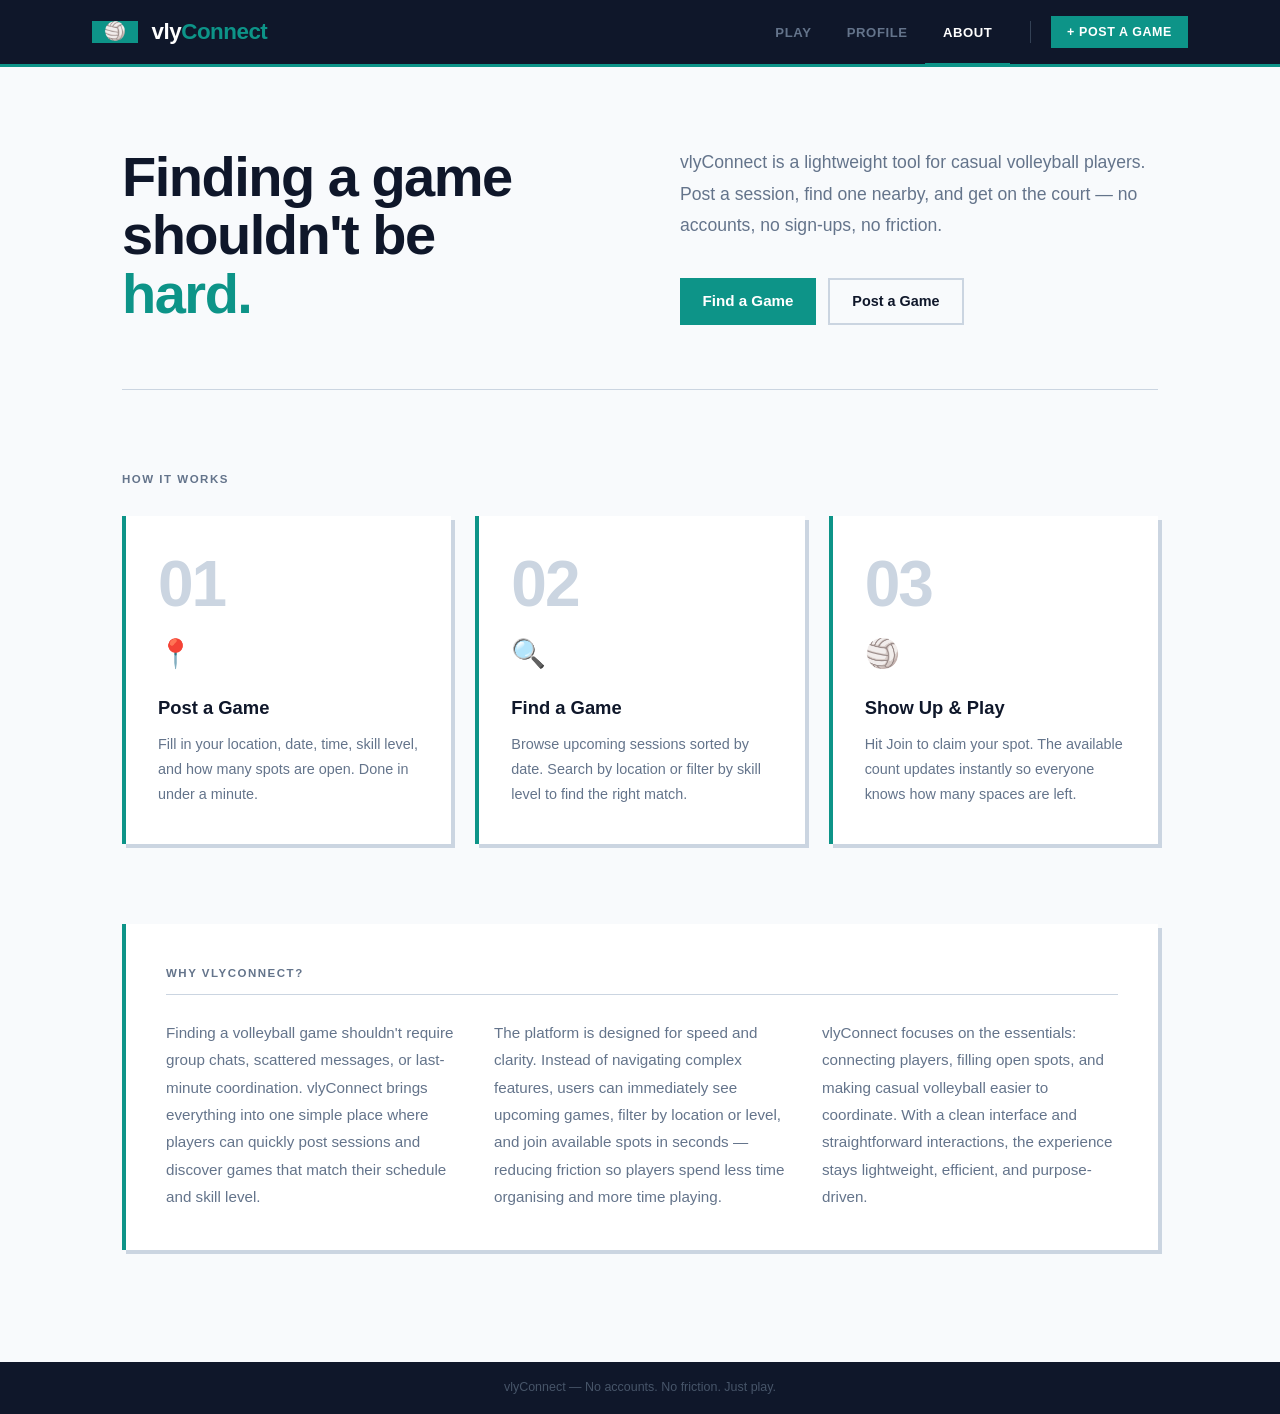
==== about.html @ 87956fa5 "add all files" ====
<!DOCTYPE html>
<html lang="en">
  <head>
    <meta charset="UTF-8" />
    <meta name="viewport" content="width=device-width, initial-scale=1.0" />
    <title>About — vlyConnect</title>
    <link rel="stylesheet" href="css/style.css" />
  </head>
  <body>

    <!-- ============ HEADER ============ -->
    <header>
      <div class="header-inner">

        <a href="index.html" class="logo">
          <span class="logo-icon-wrap">🏐</span>
          <span class="logo-text">vly<strong>Connect</strong></span>
        </a>

        <nav class="main-nav">
          <ul class="header-nav">
            <li><a href="play.html">Play</a></li>
            <li><a href="profile.html">Profile</a></li>
            <li><a href="about.html" class="active">About</a></li>
          </ul>
          <div class="nav-divider"></div>
          <button class="btn-nav" onclick="openOverlay()">+ Post a Game</button>
        </nav>

      </div>
    </header>

    <!-- ============ MAIN CONTENT ============ -->
    <main class="about-main">

      <!-- Hero: heading on left, body text on right -->
      <section class="about-hero">
        <div class="hero-heading">
          <h1>Finding a game<br>shouldn't be<br><span>hard.</span></h1>
        </div>
        <div class="hero-body">
          <p>
            vlyConnect is a lightweight tool for casual volleyball players.
            Post a session, find one nearby, and get on the court —
            no accounts, no sign-ups, no friction.
          </p>
          <div class="about-cta">
            <a href="play.html" class="btn btn-primary btn-link">Find a Game</a>
            <button class="btn btn-outline btn-link" onclick="openOverlay()">Post a Game</button>
          </div>
        </div>
      </section>

      <!-- How it works -->
      <section class="about-steps">
        <h2 class="about-steps-heading">How it works</h2>
        <div class="steps-grid">

          <div class="step-card">
            <div class="step-num">01</div>
            <span class="step-icon">📍</span>
            <div class="step-title">Post a Game</div>
            <p class="step-desc">
              Fill in your location, date, time, skill level, and how many
              spots are open. Done in under a minute.
            </p>
          </div>

          <div class="step-card">
            <div class="step-num">02</div>
            <span class="step-icon">🔍</span>
            <div class="step-title">Find a Game</div>
            <p class="step-desc">
              Browse upcoming sessions sorted by date. Search by location
              or filter by skill level to find the right match.
            </p>
          </div>

          <div class="step-card">
            <div class="step-num">03</div>
            <span class="step-icon">🏐</span>
            <div class="step-title">Show Up &amp; Play</div>
            <p class="step-desc">
              Hit Join to claim your spot. The available count updates
              instantly so everyone knows how many spaces are left.
            </p>
          </div>

        </div>
      </section>

      <!-- Why vlyConnect -->
      <div class="about-why">
        <h2>Why vlyConnect?</h2>
        <div class="why-body">
          <p>
            Finding a volleyball game shouldn't require group chats, scattered messages,
            or last-minute coordination. vlyConnect brings everything into one simple place
            where players can quickly post sessions and discover games that match their
            schedule and skill level.
          </p>
          <p>
            The platform is designed for speed and clarity. Instead of navigating complex
            features, users can immediately see upcoming games, filter by location or level,
            and join available spots in seconds — reducing friction so players spend less
            time organising and more time playing.
          </p>
          <p>
            vlyConnect focuses on the essentials: connecting players, filling open spots,
            and making casual volleyball easier to coordinate. With a clean interface and
            straightforward interactions, the experience stays lightweight, efficient,
            and purpose-driven.
          </p>
        </div>
      </div>

    </main>

    <!-- ============ FOOTER ============ -->
    <footer>
      <p>vlyConnect &mdash; No accounts. No friction. Just play.</p>
    </footer>

    <!-- Toast notification -->
    <div id="toast" class="toast" aria-live="polite"></div>

    <!-- ============ POST GAME OVERLAY ============ -->
    <div id="overlay-backdrop" class="overlay-backdrop" onclick="closeOverlay()"></div>
    <div id="overlay-panel" class="overlay-panel" role="dialog" aria-modal="true" aria-labelledby="overlay-title">
      <div class="overlay-header">
        <h2 id="overlay-title" class="overlay-title">Post a Game</h2>
        <button class="overlay-close" onclick="closeOverlay()" aria-label="Close">✕</button>
      </div>
      <div class="overlay-body">
        <form id="overlay-form" novalidate>

          <div class="form-group">
            <label for="ov-location">Location <span class="required">*</span></label>
            <input type="text" id="ov-location" name="location"
                   placeholder="e.g. Westboro Beach, Ottawa" autocomplete="off" />
            <span class="error-msg" id="ov-location-error"></span>
          </div>

          <div class="form-row">
            <div class="form-group">
              <label for="ov-date">Date <span class="required">*</span></label>
              <input type="date" id="ov-date" name="date" />
              <span class="error-msg" id="ov-date-error"></span>
            </div>
            <div class="form-group">
              <label for="ov-time">Time <span class="required">*</span></label>
              <input type="time" id="ov-time" name="time" />
              <span class="error-msg" id="ov-time-error"></span>
            </div>
          </div>

          <div class="form-row">
            <div class="form-group">
              <label for="ov-skill">Skill Level <span class="required">*</span></label>
              <select id="ov-skill" name="skill">
                <option value="">Select level…</option>
                <option value="All Levels">All Levels</option>
                <option value="Beginner">Beginner</option>
                <option value="Intermediate">Intermediate</option>
                <option value="Advanced">Advanced</option>
              </select>
              <span class="error-msg" id="ov-skill-error"></span>
            </div>
            <div class="form-group">
              <label for="ov-spots">Open Spots <span class="required">*</span></label>
              <input type="number" id="ov-spots" name="spots" min="1" max="30" placeholder="e.g. 6" />
              <span class="error-msg" id="ov-spots-error"></span>
            </div>
          </div>

          <div class="form-group">
            <label for="ov-notes">Notes <span class="optional">(optional)</span></label>
            <textarea id="ov-notes" name="notes"
                      placeholder="Any details players should know…"></textarea>
          </div>

          <button type="submit" class="btn btn-primary btn-full">Post Game 🏐</button>

        </form>
      </div>
    </div>

    <script src="js/helpers.js"></script>
    <script src="js/overlay.js"></script>

  </body>
</html>
---- css/style.css ----
/* =============================================
   vlyConnect — style.css
   Clean, minimal volleyball-inspired theme
   ============================================= */

/* ---- CSS Custom Properties (easy to tweak) ---- */
:root {
  --primary:      #0D9488;   /* deep teal — professional, distinctive */
  --primary-dark: #0F766E;
  --navy:         #0F172A;
  --navy-light:   #1E293B;
  --bg:           #F8FAFC;
  --card-bg:      #FFFFFF;
  --text:         #0F172A;
  --text-muted:   #64748B;
  --border:       #CBD5E1;
  --error:        #EF4444;
  --success:      #22C55E;
  --info:         #3B82F6;
  --radius:       0px;       /* sharp edges throughout */
  --radius-sm:    0px;
  --shadow:       4px 4px 0 #CBD5E1;          /* hard offset shadow */
  --shadow-hover: 6px 6px 0 var(--primary);   /* coloured shadow on hover */
}

/* ---- Reset ---- */
*,
*::before,
*::after {
  box-sizing: border-box;
  margin: 0;
  padding: 0;
}

/* ---- Base ---- */
body {
  font-family: -apple-system, BlinkMacSystemFont, 'Segoe UI', Roboto, Oxygen, sans-serif;
  background-color: var(--bg);
  color: var(--text);
  line-height: 1.6;
  min-height: 100vh;
  display: flex;
  flex-direction: column;
}

/* =============================================
   HEADER
   ============================================= */
header {
  background: var(--navy);
  color: white;
  border-bottom: 3px solid var(--primary);
  position: sticky;
  top: 0;
  z-index: 100; /* stay above page content on scroll */
}

/* Single flex row — logo left, nav right, fixed height */
.header-inner {
  max-width: 1160px;
  margin: 0 auto;
  padding: 0 2rem;
  height: 64px;
  display: flex;
  align-items: center;
  justify-content: space-between;
  gap: 2rem;
}

/* ---- Logo ---- */
.logo {
  display: flex;
  align-items: stretch; /* icon block and text sit at the same height */
  text-decoration: none;
  flex-shrink: 0;
}

/* Teal block behind the volleyball icon — the key visual anchor */
.logo-icon-wrap {
  background: var(--primary);
  display: flex;
  align-items: center;
  justify-content: center;
  padding: 0 0.75rem;
  font-size: 1.1rem;
  line-height: 1;
  margin-right: 0.85rem;
  /* Matches the header height minus the bottom border */
  align-self: stretch;
}

.logo-text {
  display: flex;
  align-items: center;
  font-size: 1.4rem;
  font-weight: 800;
  letter-spacing: -0.5px;
  color: white;
  line-height: 1;
}

.logo-text strong {
  color: var(--primary);
}

/* ---- Right side: nav links + CTA ---- */
.main-nav {
  display: flex;
  align-items: center;
  gap: 0;
}

/* Nav link list */
.header-nav {
  display: flex;
  list-style: none;
  margin: 0;
  padding: 0;
}

/* Each nav link fills the full header height so the active
   border-bottom visually "touches" the header's accent stripe */
.header-nav a {
  display: flex;
  align-items: center;
  padding: 0 1.1rem;
  height: 64px;
  margin-bottom: -3px;        /* overlap the header border-bottom */
  color: #64748B;
  text-decoration: none;
  font-size: 0.82rem;
  font-weight: 600;
  text-transform: uppercase;
  letter-spacing: 0.6px;
  border-bottom: 3px solid transparent;
  transition: color 0.15s, border-color 0.15s;
  white-space: nowrap;
}

.header-nav a:hover {
  color: #CBD5E1;
  border-bottom-color: rgba(255, 255, 255, 0.2);
}

.header-nav a.active {
  color: white;
  border-bottom-color: var(--primary);
}

/* Thin vertical rule between nav links and the CTA button */
.nav-divider {
  width: 1px;
  height: 22px;
  background: #334155;
  margin: 0 1.25rem;
  flex-shrink: 0;
}

/* "Post a Game" CTA button inside the nav */
.btn-nav {
  display: inline-flex;
  align-items: center;
  gap: 0.4rem;
  background: var(--primary);
  color: white;
  text-decoration: none;
  font-size: 0.78rem;
  font-weight: 700;
  text-transform: uppercase;
  letter-spacing: 0.6px;
  padding: 0.55rem 1rem;
  border: none;
  cursor: pointer;
  font-family: inherit;
  transition: background 0.15s;
  white-space: nowrap;
  flex-shrink: 0;
}

.btn-nav:hover {
  background: var(--primary-dark);
}

/* ---- Responsive header ---- */
@media (max-width: 700px) {
  .header-inner {
    padding: 0 1.25rem;
    gap: 0;
  }

  .logo-text {
    font-size: 1.2rem;
  }

  .logo-icon-wrap {
    padding: 0 0.6rem;
    margin-right: 0.65rem;
  }

  /* Shrink nav link text on smaller screens */
  .header-nav a {
    padding: 0 0.7rem;
    font-size: 0.75rem;
  }

  .nav-divider {
    margin: 0 0.75rem;
  }

  .btn-nav {
    padding: 0.5rem 0.75rem;
    font-size: 0.72rem;
  }
}

@media (max-width: 480px) {
  /* Hide "Find a Game" text — the logo already links home */
  .header-nav li:first-child {
    display: none;
  }

  .nav-divider {
    margin: 0 0.5rem;
  }
}

/* =============================================
   MAIN LAYOUT  — side-by-side on desktop
   ============================================= */
main {
  flex: 1;
  max-width: 1160px;
  margin: 0 auto;
  padding: 2rem 1.5rem;
  width: 100%;
  display: grid;
  grid-template-columns: 360px 1fr;
  gap: 2rem;
  align-items: start;
}

/* =============================================
   POST A GAME SECTION (left column)
   ============================================= */
.post-section {
  background: var(--card-bg);
  border-radius: var(--radius);
  padding: 1.75rem;
  box-shadow: var(--shadow);
  border-left: 4px solid var(--primary); /* editorial accent */

  /* Stick to the top while the right column scrolls */
  position: sticky;
  top: 1.5rem;
}

.section-title {
  font-size: 0.72rem;
  font-weight: 800;
  color: var(--navy);
  margin-bottom: 1.25rem;
  padding-bottom: 0.75rem;
  border-bottom: 1px solid var(--border);
  display: flex;
  align-items: center;
  gap: 0.6rem;
  text-transform: uppercase;
  letter-spacing: 1.5px;
}

/* ---- Form Layout ---- */
.form-row {
  display: grid;
  grid-template-columns: 1fr 1fr;
  gap: 0.75rem;
}

.form-group {
  margin-bottom: 1rem;
  display: flex;
  flex-direction: column;
}

/* ---- Labels ---- */
label {
  font-size: 0.78rem;
  font-weight: 700;
  color: var(--text-muted);
  text-transform: uppercase;
  letter-spacing: 0.5px;
  margin-bottom: 0.35rem;
}

.required { color: var(--primary); }

.optional {
  color: var(--text-muted);
  font-weight: 400;
  text-transform: none;
  letter-spacing: 0;
  font-size: 0.75rem;
}

/* ---- Inputs, Selects, Textarea ---- */
input[type="text"],
input[type="date"],
input[type="time"],
input[type="number"],
select,
textarea {
  width: 100%;
  padding: 0.6rem 0.8rem;
  border: 1.5px solid var(--border);
  border-radius: var(--radius-sm);
  font-size: 0.9rem;
  color: var(--text);
  background: white;
  font-family: inherit;
  transition: border-color 0.15s, box-shadow 0.15s;
  appearance: auto;
}

input:focus,
select:focus,
textarea:focus {
  outline: none;
  border-color: var(--primary);
  box-shadow: 0 0 0 3px rgba(13, 148, 136, 0.18);
}

/* Show red border when a field has an error */
.input-error {
  border-color: var(--error) !important;
}

.input-error:focus {
  box-shadow: 0 0 0 3px rgba(239, 68, 68, 0.15) !important;
}

textarea {
  resize: vertical;
  min-height: 68px;
}

/* Inline error text under a field */
.error-msg {
  color: var(--error);
  font-size: 0.75rem;
  margin-top: 0.25rem;
  min-height: 1.1rem;   /* reserve space so layout doesn't jump */
}

/* Shake animation — plays when form submit fails validation */
@keyframes shake {
  0%,  100% { transform: translateX(0); }
  15%, 45%, 75% { transform: translateX(-5px); }
  30%, 60%, 90% { transform: translateX(5px); }
}

.shake {
  animation: shake 0.45s ease;
}

/* =============================================
   BUTTONS
   ============================================= */
.btn {
  padding: 0.6rem 1.1rem;
  border: none;
  border-radius: var(--radius-sm);
  font-size: 0.88rem;
  font-weight: 600;
  cursor: pointer;
  font-family: inherit;
  transition: background 0.15s, transform 0.1s, box-shadow 0.15s, color 0.15s, border-color 0.15s;
}

.btn:active {
  transform: scale(0.97);
}

/* Primary — teal fill */
.btn-primary {
  background: var(--primary);
  color: white;
  padding: 0.7rem 1.4rem;
  font-size: 0.95rem;
}

/* Full-width variant — used for the form submit button only */
.btn-full {
  width: 100%;
  margin-top: 0.25rem;
}

.btn-primary:hover {
  background: var(--primary-dark);
  box-shadow: 6px 6px 0 var(--primary-dark);
}

/* Join button on cards */
.btn-join {
  background: var(--primary);
  color: white;
  flex: 1;
}

.btn-join:hover:not(:disabled) {
  background: var(--primary-dark);
}

.btn-join:disabled {
  background: #E2E8F0;
  color: #94A3B8;
  cursor: not-allowed;
}

/* Delete button on cards */
.btn-delete {
  background: transparent;
  color: var(--text-muted);
  border: 1.5px solid var(--border);
}

.btn-delete:hover {
  background: #FEF2F2;
  color: var(--error);
  border-color: #FECACA;
}

/* Leave button — shown when the user has already joined */
.btn-leave {
  background: transparent;
  color: var(--text-muted);
  border: 1.5px solid var(--border);
  flex: 1;
}

.btn-leave:hover {
  background: #FEF2F2;
  color: var(--error);
  border-color: #FECACA;
}

/* Subtle teal left-border on cards the user has joined */
.card-joined {
  border-left: 4px solid var(--primary);
}

/* "You're in" badge shown on the detail page */
.joined-badge {
  font-size: 0.68rem;
  font-weight: 700;
  padding: 0.2rem 0.55rem;
  background: #CCFBF1;
  color: var(--primary-dark);
  text-transform: uppercase;
  letter-spacing: 0.4px;
  flex-shrink: 0;
}

/* =============================================
   BROWSE SECTION (right column)
   ============================================= */
.browse-section {
  /* no background — game cards float on the gray page */
}

/* Header bar with title + filters */
.browse-header {
  background: var(--card-bg);
  border-radius: var(--radius);
  padding: 1.25rem 1.5rem;
  box-shadow: var(--shadow);
  margin-bottom: 1rem;
  border-left: 4px solid var(--border); /* subtle — lighter than the form accent */
}

.browse-title-row {
  margin-bottom: 0.75rem;
}

/* Override section-title margin inside browse-header */
.browse-header .section-title {
  margin-bottom: 0;
  padding-bottom: 0;
  border-bottom: none;
}

/* Count badge next to "Upcoming Games" */
.count-badge {
  background: var(--primary);
  color: white;
  font-size: 0.7rem;
  font-weight: 700;
  padding: 0.15rem 0.55rem;
  border-radius: 0;
  min-width: 1.5rem;
  text-align: center;
}

/* Search + skill-filter row */
.filters {
  display: flex;
  gap: 0.75rem;
}

.filters input[type="text"] {
  flex: 1;
}

.filters select {
  flex: 0 0 170px;
}

/* =============================================
   GAME CARDS FEED
   ============================================= */
#games-feed {
  display: grid;
  grid-template-columns: repeat(auto-fill, minmax(260px, 1fr));
  gap: 1rem;
}

/* Individual card */
.game-card {
  background: var(--card-bg);
  border: 1.5px solid var(--border);
  border-radius: var(--radius);
  padding: 1.25rem;
  display: flex;
  flex-direction: column;
  gap: 0.8rem;
  transition: box-shadow 0.2s, transform 0.2s;
}

.game-card:hover {
  box-shadow: var(--shadow-hover);
  transform: translate(-2px, -2px);
}

/* Card: top row — location + skill badge */
.card-header {
  display: flex;
  justify-content: space-between;
  align-items: flex-start;
  gap: 0.5rem;
}

/* Location is a link to the detail page */
.card-location-link {
  font-size: 1rem;
  font-weight: 700;
  color: var(--navy);
  line-height: 1.3;
  text-decoration: none;
  transition: color 0.15s;
}

.card-location-link:hover {
  color: var(--primary);
  text-decoration: underline;
}

/* ---- Skill level colour-coded badges ---- */
.skill-badge {
  font-size: 0.68rem;
  font-weight: 700;
  padding: 0.2rem 0.55rem;
  border-radius: 0;
  white-space: nowrap;
  text-transform: uppercase;
  letter-spacing: 0.4px;
  flex-shrink: 0;
}

.skill-all-levels  { background: #DBEAFE; color: #1D4ED8; }
.skill-beginner    { background: #DCFCE7; color: #15803D; }
.skill-intermediate{ background: #FEF3C7; color: #92400E; }
.skill-advanced    { background: #FEE2E2; color: #B91C1C; }

/* Card: date + time */
.card-datetime {
  display: flex;
  flex-direction: column;
  gap: 0.2rem;
  font-size: 0.83rem;
  color: var(--text-muted);
}

.card-date,
.card-time {
  display: flex;
  align-items: center;
  gap: 0.4rem;
}

/* Card: optional notes */
.card-notes {
  font-size: 0.8rem;
  color: var(--text-muted);
  font-style: italic;
  background: var(--bg);
  padding: 0.4rem 0.65rem;
  border-radius: 6px;
  line-height: 1.5;
}

/* Card: spots remaining */
.card-spots {
  display: flex;
  flex-direction: column;
  gap: 0.35rem;
}

.spots-text {
  font-size: 0.8rem;
  font-weight: 600;
  color: var(--text-muted);
}

.spots-full-label {
  color: var(--error);
}

/* Progress bar showing open spots */
.spots-bar {
  height: 5px;
  background: var(--border);
  border-radius: 0;
  overflow: hidden;
}

.spots-fill {
  height: 100%;
  border-radius: 0;
  transition: width 0.4s ease;
}

/* Colour shifts as spots fill up */
.spots-fill-plenty { background: var(--success); }
.spots-fill-few    { background: var(--primary); }
.spots-fill-last   { background: var(--error); }
.spots-fill-none   { background: #CBD5E1; }

/* Card: Join + Delete buttons */
.card-actions {
  display: flex;
  gap: 0.5rem;
  margin-top: auto;
}

/* =============================================
   EMPTY STATE
   ============================================= */
.empty-state {
  grid-column: 1 / -1;
  text-align: center;
  padding: 3.5rem 1rem;
  color: var(--text-muted);
}

.empty-icon {
  font-size: 2.75rem;
  margin-bottom: 0.75rem;
  display: block;
  opacity: 0.5;
}

.empty-state h3 {
  font-size: 1.05rem;
  font-weight: 700;
  color: var(--navy);
  margin-bottom: 0.35rem;
}

.empty-state p {
  font-size: 0.88rem;
  max-width: 320px;
  margin: 0 auto;
}

/* =============================================
   TOAST NOTIFICATION
   ============================================= */
.toast {
  position: fixed;
  bottom: 1.75rem;
  left: 50%;
  transform: translateX(-50%) translateY(80px);
  background: var(--navy);
  color: white;
  padding: 0.7rem 1.4rem;
  border-radius: 0;
  font-size: 0.88rem;
  font-weight: 500;
  box-shadow: 0 8px 28px rgba(0, 0, 0, 0.22);
  opacity: 0;
  transition: transform 0.3s cubic-bezier(0.34, 1.56, 0.64, 1), opacity 0.3s ease;
  z-index: 1000;
  max-width: 90vw;
  text-align: center;
  pointer-events: none;
}

.toast-show {
  transform: translateX(-50%) translateY(0);
  opacity: 1;
}

/* Left accent stripe per toast type */
.toast-success { border-left: 4px solid var(--success); }
.toast-info    { border-left: 4px solid var(--info); }
.toast-error   { border-left: 4px solid var(--error); }

/* =============================================
   MY GAMES SECTION
   ============================================= */
.my-games-section {
  background: var(--bg);
  border-top: 2px solid var(--border);
  padding: 2rem 0 3rem;
}

.my-games-inner {
  max-width: 1160px;
  margin: 0 auto;
  padding: 0 1.5rem;
}

/* Header row: title on left, tabs on right */
.my-games-header {
  display: flex;
  align-items: center;
  justify-content: space-between;
  margin-bottom: 1.25rem;
  padding-bottom: 0.75rem;
  border-bottom: 1px solid var(--border);
}

/* Remove the bottom border that .section-title normally adds */
.my-games-header .section-title {
  margin-bottom: 0;
  padding-bottom: 0;
  border-bottom: none;
}

/* Tab strip */
.tabs {
  display: flex;
  border: 1.5px solid var(--border);
}

.tab-btn {
  background: transparent;
  border: none;
  padding: 0.4rem 1.1rem;
  font-size: 0.72rem;
  font-weight: 700;
  text-transform: uppercase;
  letter-spacing: 1px;
  cursor: pointer;
  color: var(--text-muted);
  font-family: inherit;
  transition: background 0.15s, color 0.15s;
  min-height: 0; /* override the mobile 44px rule */
}

.tab-btn + .tab-btn {
  border-left: 1.5px solid var(--border);
}

.tab-btn.active {
  background: var(--primary);
  color: white;
}

.tab-btn:hover:not(.active) {
  background: var(--card-bg);
  color: var(--navy);
}

/* Card grid inside My Games (mirrors #games-feed) */
#my-games-feed {
  display: grid;
  grid-template-columns: repeat(auto-fill, minmax(260px, 1fr));
  gap: 1rem;
}

/* Past game cards — slightly muted */
.game-card-past {
  opacity: 0.72;
}

/* Location text on past cards (not a link) */
.card-location-text {
  font-size: 1rem;
  font-weight: 700;
  color: var(--navy);
  line-height: 1.3;
}

/* "Game ended" label inside past card actions */
.past-label {
  font-size: 0.78rem;
  color: var(--text-muted);
  font-style: italic;
  flex: 1;
  display: flex;
  align-items: center;
}

/* Empty state inside My Games */
.my-games-empty {
  grid-column: 1 / -1;
  text-align: center;
  padding: 2.5rem 1rem;
  color: var(--text-muted);
  font-size: 0.9rem;
  line-height: 1.7;
}

.my-games-empty a {
  color: var(--primary);
  font-weight: 600;
  text-decoration: none;
}

.my-games-empty a:hover {
  text-decoration: underline;
}

@media (max-width: 600px) {
  .my-games-header {
    flex-direction: column;
    align-items: flex-start;
    gap: 0.75rem;
  }
}

/* =============================================
   FOOTER
   ============================================= */
footer {
  background: var(--navy);
  color: #475569;
  text-align: center;
  padding: 1rem;
  font-size: 0.78rem;
  margin-top: 2rem;
}

/* =============================================
   RESPONSIVE — tablet & mobile
   ============================================= */

/* =============================================
   RESPONSIVE
   Breakpoints: 900 → 700 → 600 → 480
   ============================================= */

/* --- 900px: Tablet landscape ---
   Stack the two-column layout. About steps go 2-col. */
@media (max-width: 900px) {
  main {
    grid-template-columns: 1fr;
  }

  .post-section {
    position: static; /* unstick — no longer beside a scrolling feed */
  }

  .steps-grid {
    grid-template-columns: 1fr 1fr; /* 3 → 2 columns */
  }
}

/* --- 700px: Tablet portrait ---
   Slightly scale down hero text. */
@media (max-width: 700px) {
  .about-hero h1 {
    font-size: 1.75rem;
  }
}

/* --- 600px: Large phone / small tablet ---
   Collapse form rows, stack filters, single-column feed.
   Also: prevent iOS Safari from zooming on input focus (font-size must be ≥ 16px). */
@media (max-width: 600px) {
  header {
    padding: 1rem 1.25rem;
  }

  main {
    padding: 1rem;
    gap: 1rem;
  }

  /* Form rows drop to a single column */
  .form-row {
    grid-template-columns: 1fr;
  }

  /* iOS Safari zooms in when inputs are < 16px — this prevents that */
  input[type="text"],
  input[type="date"],
  input[type="time"],
  input[type="number"],
  select,
  textarea {
    font-size: 16px;
  }

  /* Search + filter stack vertically */
  .filters {
    flex-direction: column;
  }

  .filters select {
    flex: none;
    width: 100%;
  }

  /* Feed: single column */
  #games-feed {
    grid-template-columns: 1fr;
  }

  .browse-header {
    padding: 1rem;
  }

  .header-nav {
    gap: 1rem;
  }

  /* Ensure all buttons are tall enough to tap comfortably (44px is the Apple HIG minimum) */
  .btn {
    min-height: 44px;
  }

  /* About steps: 2 → 1 column */
  .steps-grid {
    grid-template-columns: 1fr;
  }

  .why-list {
    grid-template-columns: 1fr;
  }
}

/* =============================================
   GAME DETAIL PAGE  (game.html)
   ============================================= */
.detail-main {
  display: block; /* override the main grid */
  flex: 1;
  max-width: 680px;
  margin: 0 auto;
  width: 100%;
  padding: 2rem 1.5rem;
}

/* "← Back to all games" link */
.back-link {
  display: inline-flex;
  align-items: center;
  gap: 0.35rem;
  color: var(--text-muted);
  text-decoration: none;
  font-size: 0.85rem;
  font-weight: 500;
  margin-bottom: 1.5rem;
  transition: color 0.15s;
}

.back-link:hover {
  color: var(--primary);
}

/* Main white card on the detail page */
.detail-card {
  background: var(--card-bg);
  border-radius: var(--radius);
  padding: 2rem;
  box-shadow: var(--shadow);
  border-left: 4px solid var(--primary);
}

.detail-location {
  font-size: 1.75rem;
  font-weight: 800;
  color: var(--navy);
  line-height: 1.2;
  margin-bottom: 0.6rem;
}

.detail-badge-row {
  margin-bottom: 1.75rem;
}

/* Divider sections inside the detail card */
.detail-section {
  padding-bottom: 1.25rem;
  margin-bottom: 1.25rem;
  border-bottom: 1px solid var(--border);
}

.detail-section:last-of-type {
  border-bottom: none;
  margin-bottom: 0;
  padding-bottom: 0;
}

/* Small uppercase label above a detail value */
.detail-label {
  font-size: 0.72rem;
  font-weight: 700;
  text-transform: uppercase;
  letter-spacing: 0.5px;
  color: var(--text-muted);
  margin-bottom: 0.3rem;
}

.detail-value {
  font-size: 1rem;
  font-weight: 600;
  color: var(--navy);
}

.detail-notes {
  font-size: 0.9rem;
  color: var(--text-muted);
  font-style: italic;
  background: var(--bg);
  padding: 0.6rem 0.85rem;
  border-radius: 6px;
  line-height: 1.6;
}

/* Spots bar on the detail page (same style as cards) */
.detail-spots-text {
  font-size: 0.85rem;
  font-weight: 600;
  color: var(--text-muted);
  margin-bottom: 0.4rem;
}

/* Row of action buttons at the bottom of the detail card */
.detail-actions {
  display: flex;
  gap: 0.75rem;
  flex-wrap: wrap;
  padding-top: 1.25rem;
  border-top: 1px solid var(--border);
  margin-top: 1.25rem;
}

/* "Copy link" button */
.btn-copy {
  background: transparent;
  color: var(--text-muted);
  border: 1.5px solid var(--border);
}

.btn-copy:hover {
  background: var(--bg);
  color: var(--navy);
  border-color: #CBD5E1;
}

/* External "Get Directions" link styled like a button */
.directions-link {
  display: inline-flex;
  align-items: center;
  gap: 0.4rem;
  color: var(--info);
  font-size: 0.88rem;
  font-weight: 600;
  text-decoration: none;
  padding: 0.6rem 1.1rem;
  border: 1.5px solid #DBEAFE;
  border-radius: var(--radius-sm);
  transition: background 0.15s;
  font-family: inherit;
}

.directions-link:hover {
  background: #EFF6FF;
}

@media (max-width: 600px) {
  .detail-card {
    padding: 1.25rem;
  }

  .detail-location {
    font-size: 1.35rem;
  }

  .detail-actions {
    flex-direction: column;
  }

  .detail-actions .btn,
  .detail-actions .directions-link {
    width: 100%;
    justify-content: center;
    text-align: center;
    min-height: 44px; /* touch target */
  }
}

/* =============================================
   ABOUT PAGE  (about.html)
   ============================================= */

/*
  IMPORTANT: The general `main` rule sets display:grid for the
  index.html two-column layout. We override it here so the about
  page stacks normally as a single column.
*/
.about-main {
  display: block;
  flex: 1;
  max-width: 1100px;
  margin: 0 auto;
  width: 100%;
  padding: 0 2rem;
}

/* ---- Hero: two-column split ---- */
.about-hero {
  display: grid;
  grid-template-columns: 1fr 1fr;
  gap: 5rem;
  align-items: center;
  padding: 5rem 0 4rem;
  border-bottom: 1px solid var(--border);
  margin-bottom: 5rem;
}

.hero-heading h1 {
  font-size: 3.5rem;
  font-weight: 800;
  color: var(--navy);
  line-height: 1.05;
  letter-spacing: -1.5px;
  margin: 0;
}

.hero-heading h1 span {
  color: var(--primary);
}

.hero-body p {
  font-size: 1.1rem;
  color: var(--text-muted);
  line-height: 1.8;
  margin-bottom: 2.25rem;
}

/* CTA buttons row */
.about-cta {
  display: flex;
  gap: 0.75rem;
  flex-wrap: wrap;
}

/* Anchor tags styled as buttons */
.btn-link {
  text-decoration: none;
  display: inline-flex;
  align-items: center;
  justify-content: center;
}

/* Secondary outlined button */
.btn-outline {
  background: transparent;
  color: var(--navy);
  border: 2px solid var(--border);
  padding: 0.65rem 1.4rem;
  font-size: 0.9rem;
}

.btn-outline:hover {
  background: var(--bg);
  border-color: #94A3B8;
}

/* ---- Steps section ---- */
.about-steps {
  margin-bottom: 5rem;
}

.about-steps-heading {
  font-size: 0.72rem;
  font-weight: 800;
  color: var(--text-muted);
  margin-bottom: 1.75rem;
  text-transform: uppercase;
  letter-spacing: 1.5px;
}

.steps-grid {
  display: grid;
  grid-template-columns: repeat(3, 1fr);
  gap: 1.5rem;
}

.step-card {
  background: var(--card-bg);
  border-left: 4px solid var(--primary);
  padding: 2.25rem 2rem;
  box-shadow: var(--shadow);
  transition: box-shadow 0.2s, transform 0.2s;
}

.step-card:hover {
  box-shadow: var(--shadow-hover);
  transform: translate(-2px, -2px);
}

/* Large faded number — decorative */
.step-num {
  font-size: 4rem;
  font-weight: 900;
  color: var(--border);
  line-height: 1;
  margin-bottom: 1rem;
  letter-spacing: -2px;
}

.step-icon {
  font-size: 1.75rem;
  display: block;
  margin-bottom: 1rem;
}

.step-title {
  font-size: 1.15rem;
  font-weight: 700;
  color: var(--navy);
  margin-bottom: 0.6rem;
}

.step-desc {
  font-size: 0.9rem;
  color: var(--text-muted);
  line-height: 1.75;
}

/* ---- Why section ---- */
.about-why {
  background: var(--card-bg);
  border-left: 4px solid var(--primary);
  padding: 2.5rem;
  box-shadow: var(--shadow);
  margin-bottom: 5rem;
}

.about-why h2 {
  font-size: 0.72rem;
  font-weight: 800;
  color: var(--text-muted);
  margin-bottom: 1.5rem;
  text-transform: uppercase;
  letter-spacing: 1.5px;
  padding-bottom: 0.75rem;
  border-bottom: 1px solid var(--border);
}

.why-body {
  display: grid;
  grid-template-columns: repeat(3, 1fr);
  gap: 2rem;
}

.why-body p {
  font-size: 0.95rem;
  color: var(--text-muted);
  line-height: 1.8;
  margin: 0;
}

/* ---- About page responsive ---- */
@media (max-width: 900px) {
  .about-hero {
    grid-template-columns: 1fr;
    gap: 2.5rem;
    padding: 3.5rem 0 3rem;
    margin-bottom: 3.5rem;
  }

  .hero-heading h1 {
    font-size: 2.75rem;
  }

  .steps-grid {
    grid-template-columns: 1fr 1fr;
  }
}

@media (max-width: 600px) {
  .about-main {
    padding: 0 1.25rem;
  }

  .about-hero {
    padding: 2.5rem 0 2rem;
    margin-bottom: 2.5rem;
  }

  .hero-heading h1 {
    font-size: 2.1rem;
    letter-spacing: -0.5px;
  }

  .steps-grid {
    grid-template-columns: 1fr;
  }

  .why-body {
    grid-template-columns: 1fr;
  }

  .about-why {
    padding: 1.5rem;
  }
}

@media (max-width: 480px) {
  .hero-heading h1 {
    font-size: 1.75rem;
  }

  .hero-body p {
    font-size: 0.95rem;
  }

  .about-cta {
    flex-direction: column;
  }

  .about-cta .btn-link {
    width: 100%;
  }
}

/* =============================================
   CONFIRM DIALOG  (replaces browser confirm())
   ============================================= */

.confirm-backdrop {
  position: fixed;
  inset: 0;
  background: rgba(15, 23, 42, 0.6);
  z-index: 300;
  opacity: 0;
  pointer-events: none;
  transition: opacity 0.2s ease;
}

.confirm-backdrop.open {
  opacity: 1;
  pointer-events: all;
}

.confirm-dialog {
  --confirm-accent: var(--error); /* overridden by JS per call */
  position: fixed;
  top: 50%;
  left: 50%;
  transform: translate(-50%, -46%) scale(0.95);
  z-index: 301;
  background:
    linear-gradient(135deg, rgba(255, 255, 255, 0.98), rgba(248, 250, 252, 0.98)),
    var(--card-bg);
  width: 420px;
  max-width: calc(100vw - 2rem);
  padding: 0;
  border: 1.5px solid color-mix(in srgb, var(--confirm-accent) 30%, white);
  border-left: 6px solid var(--confirm-accent);
  box-shadow: 10px 10px 0 color-mix(in srgb, var(--confirm-accent) 28%, white);
  opacity: 0;
  pointer-events: none;
  transition: transform 0.22s cubic-bezier(0.34, 1.56, 0.64, 1), opacity 0.18s ease;
  overflow: hidden;
}

.confirm-dialog.open {
  transform: translate(-50%, -50%) scale(1);
  opacity: 1;
  pointer-events: all;
}

.confirm-topbar {
  height: 10px;
  background:
    repeating-linear-gradient(
      -45deg,
      var(--confirm-accent) 0 12px,
      color-mix(in srgb, var(--confirm-accent) 72%, white) 12px 24px
    );
}

.confirm-content {
  padding: 1.75rem 1.8rem 1.6rem;
}

.confirm-icon-wrap {
  width: 3.5rem;
  height: 3.5rem;
  display: grid;
  place-items: center;
  font-size: 1.7rem;
  margin-bottom: 1rem;
  line-height: 1;
  background: color-mix(in srgb, var(--confirm-accent) 14%, white);
  border: 1.5px solid color-mix(in srgb, var(--confirm-accent) 26%, white);
  box-shadow: 4px 4px 0 color-mix(in srgb, var(--confirm-accent) 18%, white);
}

.confirm-title {
  font-size: 1.15rem;
  font-weight: 800;
  color: var(--navy);
  margin-bottom: 0.45rem;
  letter-spacing: -0.35px;
  line-height: 1.2;
}

.confirm-msg {
  font-size: 0.9rem;
  color: var(--text-muted);
  line-height: 1.7;
  margin-bottom: 1.25rem;
  max-width: 320px;
}

.confirm-note {
  display: inline-flex;
  align-items: center;
  gap: 0.45rem;
  padding: 0.45rem 0.7rem;
  margin-bottom: 1.35rem;
  font-size: 0.72rem;
  font-weight: 700;
  letter-spacing: 0.6px;
  text-transform: uppercase;
  color: color-mix(in srgb, var(--confirm-accent) 82%, black);
  background: color-mix(in srgb, var(--confirm-accent) 12%, white);
  border: 1px solid color-mix(in srgb, var(--confirm-accent) 22%, white);
}

.confirm-actions {
  display: flex;
  gap: 0.75rem;
}

/* Cancel — neutral outlined */
.btn-confirm-cancel {
  flex: 1;
  background: transparent;
  color: var(--text-muted);
  border: 1.5px solid var(--border);
}

.btn-confirm-cancel:hover {
  background: var(--bg);
  color: var(--navy);
  border-color: #94A3B8;
}

/* Confirm — red (danger: delete) */
.btn-confirm-danger {
  flex: 1;
  background: var(--error);
  color: white;
}

.btn-confirm-danger:hover {
  background: #DC2626;
  box-shadow: 4px 4px 0 #991B1B;
}

/* Confirm — navy (warning: leave) */
.btn-confirm-warning {
  flex: 1;
  background: var(--navy);
  color: white;
}

.btn-confirm-warning:hover {
  background: var(--navy-light);
  box-shadow: 4px 4px 0 rgba(15, 23, 42, 0.4);
}

@media (max-width: 520px) {
  .confirm-content {
    padding: 1.3rem 1.1rem 1.15rem;
  }

  .confirm-actions {
    flex-direction: column-reverse;
  }
}

/* =============================================
   OVERLAY / MODAL  (post-game form, all pages)
   ============================================= */

.overlay-backdrop {
  position: fixed;
  inset: 0;
  background: rgba(15, 23, 42, 0.7);
  z-index: 200;
  opacity: 0;
  pointer-events: none;
  transition: opacity 0.25s ease;
}

.overlay-backdrop.open {
  opacity: 1;
  pointer-events: all;
}

.overlay-panel {
  position: fixed;
  top: 50%;
  left: 50%;
  transform: translate(-50%, -46%) scale(0.96);
  z-index: 201;
  background: var(--card-bg);
  width: 540px;
  max-width: calc(100vw - 2rem);
  max-height: 90vh;
  overflow-y: auto;
  border-left: 4px solid var(--primary);
  box-shadow: 8px 8px 0 var(--primary);
  opacity: 0;
  pointer-events: none;
  transition: transform 0.28s cubic-bezier(0.34, 1.56, 0.64, 1), opacity 0.2s ease;
}

.overlay-panel.open {
  transform: translate(-50%, -50%) scale(1);
  opacity: 1;
  pointer-events: all;
}

.overlay-header {
  display: flex;
  align-items: center;
  justify-content: space-between;
  padding: 1.5rem 1.75rem 1rem;
  border-bottom: 1px solid var(--border);
  position: sticky;
  top: 0;
  background: var(--card-bg);
  z-index: 1;
}

.overlay-title {
  font-size: 1.15rem;
  font-weight: 800;
  color: var(--navy);
  letter-spacing: -0.3px;
}

.overlay-close {
  background: transparent;
  border: 1.5px solid var(--border);
  color: var(--text-muted);
  font-size: 0.85rem;
  width: 32px;
  height: 32px;
  display: flex;
  align-items: center;
  justify-content: center;
  cursor: pointer;
  font-family: inherit;
  transition: background 0.15s, color 0.15s, border-color 0.15s;
  flex-shrink: 0;
  line-height: 1;
}

.overlay-close:hover {
  background: #FEF2F2;
  color: var(--error);
  border-color: #FECACA;
}

.overlay-body {
  padding: 1.5rem 1.75rem 2rem;
}

/* On small screens the overlay slides up from the bottom */
@media (max-width: 600px) {
  .overlay-panel {
    top: auto;
    bottom: 0;
    left: 0;
    right: 0;
    transform: translateY(100%);
    max-width: 100%;
    width: 100%;
    max-height: 92vh;
    border-left: none;
    border-top: 4px solid var(--primary);
    box-shadow: 0 -4px 0 var(--primary);
  }

  .overlay-panel.open {
    transform: translateY(0);
  }
}

/* =============================================
   LANDING PAGE  (index.html)
   ============================================= */

/* Override the two-column grid for the landing page */
.landing-main {
  display: block;
  max-width: none;
  padding: 0;
  margin: 0;
}

/* ---- Hero ---- */
.hero {
  position: relative;
  min-height: 88vh;
  display: flex;
  align-items: center;
  overflow: hidden;
}

.hero-bg {
  position: absolute;
  inset: 0;
  background-image: url('https://images.pexels.com/photos/1263426/pexels-photo-1263426.jpeg?auto=compress&cs=tinysrgb&w=1920');
  background-size: cover;
  background-position: center 30%;
  filter: brightness(0.35);
}

.hero-content {
  position: relative;
  z-index: 1;
  max-width: 1160px;
  margin: 0 auto;
  padding: 5rem 2rem;
  width: 100%;
}

.hero-eyebrow {
  font-size: 0.72rem;
  font-weight: 800;
  text-transform: uppercase;
  letter-spacing: 3px;
  color: var(--primary);
  margin-bottom: 1.5rem;
  display: flex;
  align-items: center;
  gap: 0.6rem;
}

.hero-eyebrow::before {
  content: '';
  display: inline-block;
  width: 28px;
  height: 2px;
  background: var(--primary);
  flex-shrink: 0;
}

.hero h1 {
  font-size: clamp(2.6rem, 6vw, 4.75rem);
  font-weight: 800;
  color: white;
  line-height: 1.03;
  letter-spacing: -2px;
  margin-bottom: 1.5rem;
  max-width: 660px;
}

.hero h1 span {
  color: var(--primary);
}

.hero-sub {
  font-size: 1.05rem;
  color: rgba(255, 255, 255, 0.68);
  max-width: 460px;
  line-height: 1.8;
  margin-bottom: 2.5rem;
}

.hero-actions {
  display: flex;
  gap: 1rem;
  flex-wrap: wrap;
  align-items: center;
}

/* Hero buttons */
.btn-hero {
  padding: 0.9rem 2rem;
  font-size: 0.9rem;
  font-weight: 700;
  text-transform: uppercase;
  letter-spacing: 0.8px;
  display: inline-flex;
  align-items: center;
  justify-content: center;
  gap: 0.5rem;
  text-decoration: none;
  cursor: pointer;
  border: none;
  font-family: inherit;
  transition: background 0.15s, box-shadow 0.15s, transform 0.1s, border-color 0.15s;
}

.btn-hero:active {
  transform: scale(0.97);
}

.btn-hero-primary {
  background: var(--primary);
  color: white;
  box-shadow: 5px 5px 0 var(--primary-dark);
}

.btn-hero-primary:hover {
  background: var(--primary-dark);
  box-shadow: 7px 7px 0 rgba(13, 148, 136, 0.35);
}

.btn-hero-outline {
  background: transparent;
  color: white;
  border: 2px solid rgba(255, 255, 255, 0.35);
}

.btn-hero-outline:hover {
  background: rgba(255, 255, 255, 0.08);
  border-color: rgba(255, 255, 255, 0.65);
}

/* ---- Games preview section ---- */
.landing-games {
  padding: 5rem 2rem;
  max-width: 1160px;
  margin: 0 auto;
}

.landing-section-head {
  display: flex;
  align-items: flex-end;
  justify-content: space-between;
  margin-bottom: 2rem;
  padding-bottom: 1rem;
  border-bottom: 1px solid var(--border);
  gap: 1rem;
  flex-wrap: wrap;
}

.landing-section-head h2 {
  font-size: 2rem;
  font-weight: 800;
  color: var(--navy);
  letter-spacing: -0.5px;
  line-height: 1.1;
  margin: 0;
}

.landing-section-head h2 span {
  color: var(--primary);
}

.btn-see-all {
  display: inline-flex;
  align-items: center;
  gap: 0.35rem;
  color: var(--primary);
  font-size: 0.8rem;
  font-weight: 700;
  text-transform: uppercase;
  letter-spacing: 0.6px;
  text-decoration: none;
  white-space: nowrap;
  border-bottom: 2px solid var(--primary);
  padding-bottom: 1px;
  transition: color 0.15s, border-color 0.15s;
}

.btn-see-all:hover {
  color: var(--primary-dark);
  border-color: var(--primary-dark);
}

#landing-games-feed {
  display: grid;
  grid-template-columns: repeat(auto-fill, minmax(280px, 1fr));
  gap: 1.25rem;
}

/* ---- Post CTA section ---- */
.landing-post-cta {
  background: var(--navy);
  padding: 5rem 2rem;
}

.landing-post-cta-inner {
  max-width: 1160px;
  margin: 0 auto;
  display: grid;
  grid-template-columns: 1fr auto;
  gap: 3rem;
  align-items: center;
}

.cta-label {
  font-size: 0.72rem;
  font-weight: 800;
  text-transform: uppercase;
  letter-spacing: 3px;
  color: var(--primary);
  margin-bottom: 1rem;
}

.landing-post-cta h2 {
  font-size: 2.5rem;
  font-weight: 800;
  color: white;
  letter-spacing: -1px;
  line-height: 1.1;
  margin-bottom: 1rem;
}

.landing-post-cta p {
  font-size: 1rem;
  color: rgba(255, 255, 255, 0.58);
  line-height: 1.75;
  max-width: 480px;
  margin: 0;
}

/* Landing page responsive */
@media (max-width: 900px) {
  .landing-post-cta-inner {
    grid-template-columns: 1fr;
    gap: 2rem;
  }
}

@media (max-width: 600px) {
  .hero {
    min-height: 72vh;
  }

  .hero-content {
    padding: 3.5rem 1.25rem;
  }

  .hero-actions {
    flex-direction: column;
    align-items: stretch;
  }

  .landing-games {
    padding: 3rem 1.25rem;
  }

  .landing-section-head h2 {
    font-size: 1.5rem;
  }

  .landing-post-cta {
    padding: 3rem 1.25rem;
  }

  .landing-post-cta h2 {
    font-size: 1.85rem;
  }

  #landing-games-feed {
    grid-template-columns: 1fr;
  }
}

/* =============================================
   PLAY PAGE  (play.html)
   ============================================= */

/* Override the two-column grid for the play/browse page */
.play-main {
  display: block;
  flex: 1;
  max-width: 1160px;
  margin: 0 auto;
  padding: 2.5rem 1.5rem;
  width: 100%;
}

.play-header {
  margin-bottom: 1.5rem;
}

.play-header h1 {
  font-size: 2rem;
  font-weight: 800;
  color: var(--navy);
  letter-spacing: -0.5px;
  margin-bottom: 0.25rem;
}

.play-header p {
  color: var(--text-muted);
  font-size: 0.9rem;
}

@media (max-width: 600px) {
  .play-main {
    padding: 1.5rem 1rem;
  }

  .play-header h1 {
    font-size: 1.5rem;
  }
}

/* =============================================
   PROFILE PAGE  (profile.html)
   ============================================= */

/* Override the two-column grid for the profile page */
.profile-main {
  display: block;
  flex: 1;
  max-width: 1160px;
  margin: 0 auto;
  padding: 2.5rem 1.5rem;
  width: 100%;
}

.profile-header {
  margin-bottom: 2rem;
  padding-bottom: 1.5rem;
  border-bottom: 1px solid var(--border);
  display: flex;
  align-items: flex-end;
  justify-content: space-between;
  gap: 1rem;
  flex-wrap: wrap;
}

.profile-header h1 {
  font-size: 2rem;
  font-weight: 800;
  color: var(--navy);
  letter-spacing: -0.5px;
  margin-bottom: 0.25rem;
}

.profile-header p {
  color: var(--text-muted);
  font-size: 0.9rem;
}

/* Underline-style tab strip */
.profile-tabs {
  display: flex;
  border-bottom: 2px solid var(--border);
  margin-bottom: 1.75rem;
  gap: 0;
}

.profile-tab-btn {
  background: transparent;
  border: none;
  border-bottom: 3px solid transparent;
  margin-bottom: -2px;
  padding: 0.65rem 1.5rem;
  font-size: 0.8rem;
  font-weight: 700;
  text-transform: uppercase;
  letter-spacing: 0.6px;
  cursor: pointer;
  color: var(--text-muted);
  font-family: inherit;
  transition: color 0.15s, border-color 0.15s;
  min-height: 0; /* override mobile 44px rule */
}

.profile-tab-btn.active {
  color: var(--primary);
  border-bottom-color: var(--primary);
}

.profile-tab-btn:hover:not(.active) {
  color: var(--navy);
}

#profile-feed {
  display: grid;
  grid-template-columns: repeat(auto-fill, minmax(280px, 1fr));
  gap: 1.25rem;
}

.profile-empty {
  grid-column: 1 / -1;
  text-align: center;
  padding: 4rem 1rem;
  color: var(--text-muted);
}

.profile-empty-icon {
  font-size: 2.5rem;
  display: block;
  margin-bottom: 0.75rem;
  opacity: 0.4;
}

.profile-empty h3 {
  font-size: 1rem;
  font-weight: 700;
  color: var(--navy);
  margin-bottom: 0.4rem;
}

.profile-empty p {
  font-size: 0.88rem;
  max-width: 280px;
  margin: 0 auto 1.25rem;
  line-height: 1.65;
}

@media (max-width: 600px) {
  .profile-main {
    padding: 1.5rem 1rem;
  }

  .profile-header {
    flex-direction: column;
    align-items: flex-start;
  }

  .profile-header h1 {
    font-size: 1.5rem;
  }

  #profile-feed {
    grid-template-columns: 1fr;
  }
}

/* =============================================
   404 PAGE  (404.html)
   ============================================= */
.not-found-main {
  flex: 1;
  display: flex;
  align-items: center;
  justify-content: center;
  padding: 2rem;
  text-align: center;
}

.not-found-box {
  max-width: 420px;
}

.not-found-number {
  font-size: 7rem;
  font-weight: 800;
  color: var(--primary);
  line-height: 1;
  margin-bottom: 0.25rem;
  /* Subtle text shadow for depth */
  text-shadow: 4px 4px 0 rgba(13, 148, 136, 0.2);
}

.not-found-icon {
  font-size: 2.5rem;
  display: block;
  margin-bottom: 1rem;
  opacity: 0.45;
}

.not-found-box h2 {
  font-size: 1.4rem;
  font-weight: 700;
  color: var(--navy);
  margin-bottom: 0.5rem;
}

.not-found-box p {
  color: var(--text-muted);
  font-size: 0.9rem;
  margin-bottom: 1.75rem;
  line-height: 1.6;
}

.not-found-actions {
  display: flex;
  gap: 0.75rem;
  justify-content: center;
  flex-wrap: wrap;
}

/* --- 480px: Small phone ---
   Final tightening pass: compact header, stack card actions,
   full-width CTA buttons, slightly smaller 404 number. */
@media (max-width: 480px) {
  /* Keep logo + nav on one line by shrinking both slightly */
  .logo {
    font-size: 1.35rem;
  }

  .header-nav a {
    font-size: 0.78rem;
  }

  .tagline {
    font-size: 0.78rem;
    margin-top: 0.2rem;
  }

  main {
    padding: 0.75rem;
    gap: 0.75rem;
  }

  .post-section {
    padding: 1.25rem;
  }

  /* Card action buttons stack and go full width */
  .card-actions {
    flex-direction: column;
  }

  .card-actions .btn {
    width: 100%;
  }

  /* About hero */
  .about-hero {
    margin-bottom: 2rem;
  }

  .about-hero h1 {
    font-size: 1.45rem;
  }

  .about-hero p {
    font-size: 0.92rem;
  }

  /* CTA button groups go full-width and stack */
  .about-cta,
  .not-found-actions {
    flex-direction: column;
    align-items: stretch;
  }

  .about-cta .btn-link,
  .not-found-actions .btn-link {
    width: 100%;
    text-align: center;
  }

  /* About why section tighter */
  .about-why {
    padding: 1.25rem;
  }

  /* 404 number scales down */
  .not-found-number {
    font-size: 5rem;
  }
}
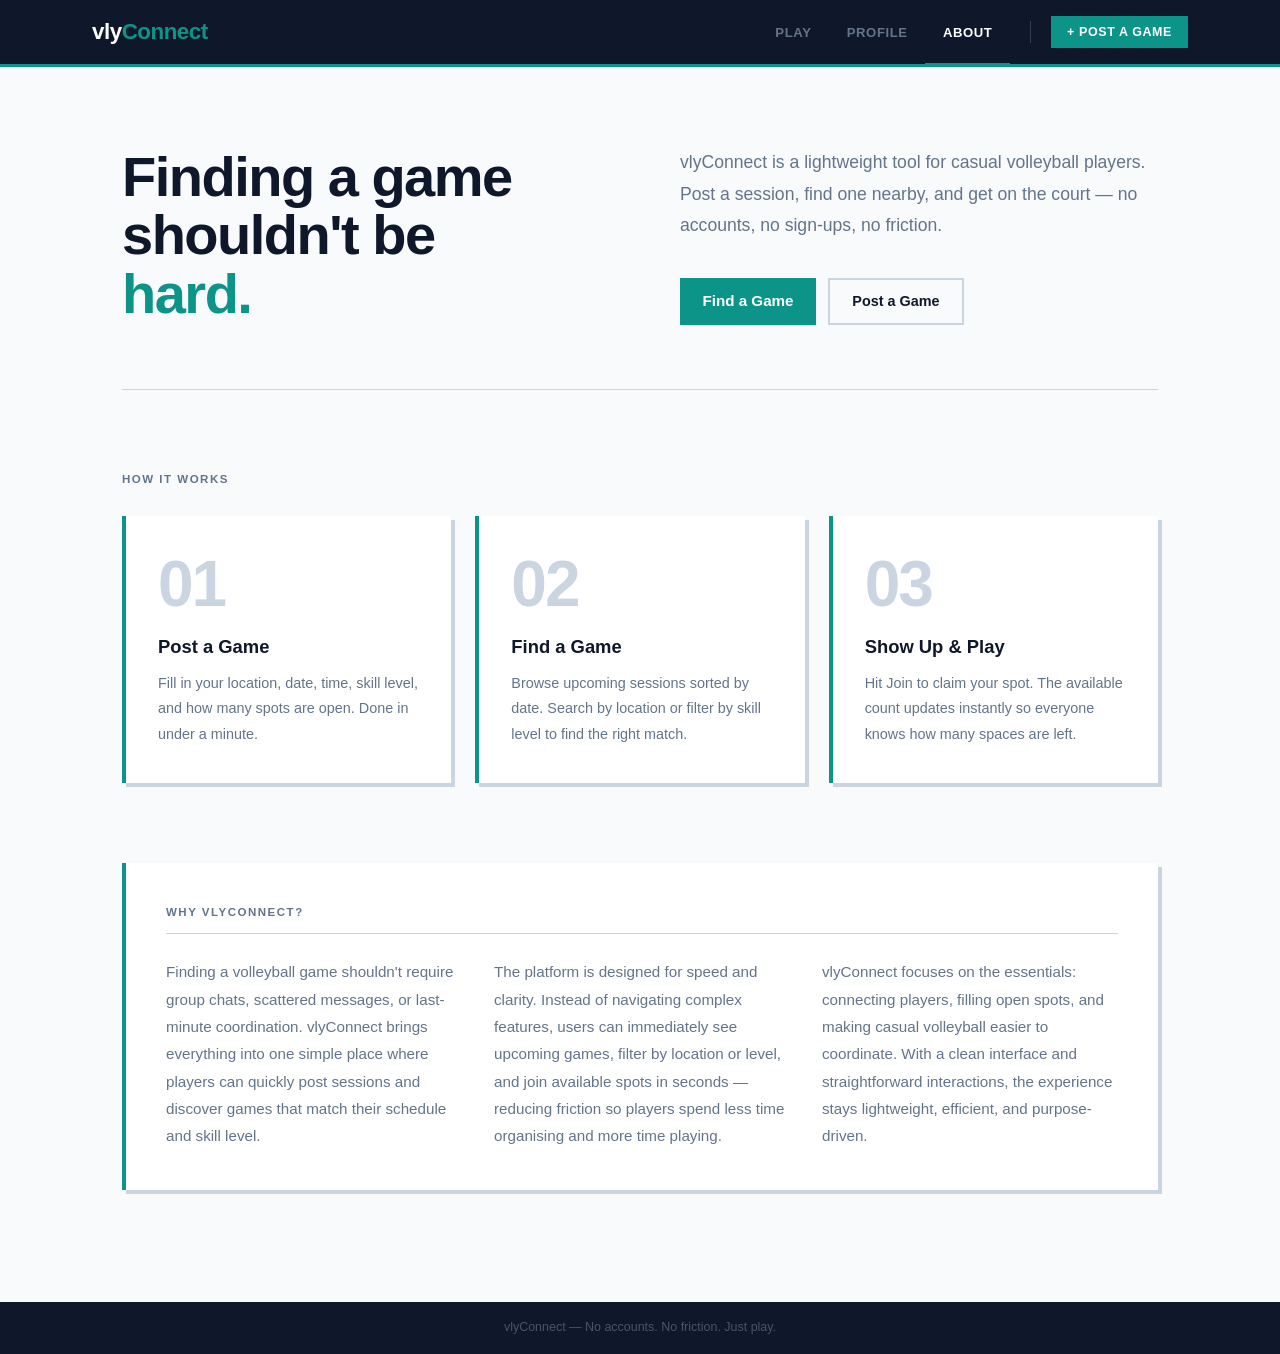
==== commit 1e601816: "style changes" ====
--- a/about.html
+++ b/about.html
@@ -13,7 +13,6 @@
       <div class="header-inner">
 
         <a href="index.html" class="logo">
-          <span class="logo-icon-wrap">🏐</span>
           <span class="logo-text">vly<strong>Connect</strong></span>
         </a>
 
@@ -58,7 +57,6 @@
 
           <div class="step-card">
             <div class="step-num">01</div>
-            <span class="step-icon">📍</span>
             <div class="step-title">Post a Game</div>
             <p class="step-desc">
               Fill in your location, date, time, skill level, and how many
@@ -68,7 +66,6 @@
 
           <div class="step-card">
             <div class="step-num">02</div>
-            <span class="step-icon">🔍</span>
             <div class="step-title">Find a Game</div>
             <p class="step-desc">
               Browse upcoming sessions sorted by date. Search by location
@@ -78,7 +75,6 @@
 
           <div class="step-card">
             <div class="step-num">03</div>
-            <span class="step-icon">🏐</span>
             <div class="step-title">Show Up &amp; Play</div>
             <p class="step-desc">
               Hit Join to claim your spot. The available count updates
